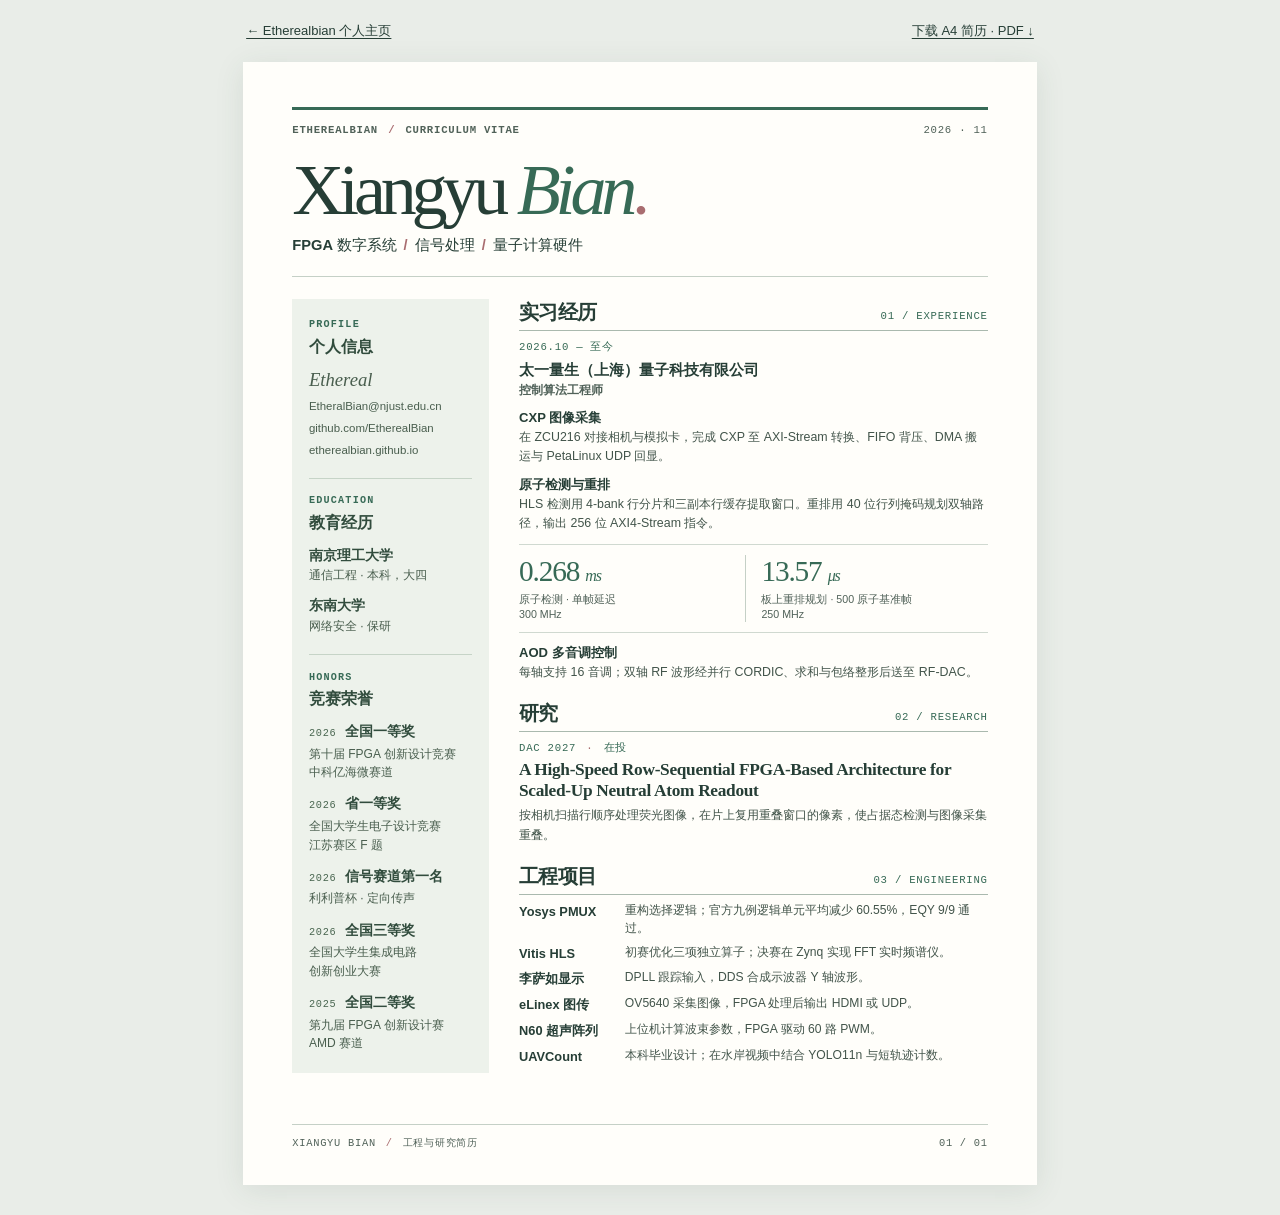
==== cv.html @ 3e5334aa "Publish redesigned portfolio and six engineering project pages" ====
<!doctype html>
<html lang="zh-CN">
  <head>
    <meta charset="utf-8" />
    <meta name="viewport" content="width=device-width,initial-scale=1" />
    <meta name="robots" content="noindex" />
    <title>Xiangyu Bian · 工程与研究简历</title>
    <link rel="icon" href="assets/orbit.svg" type="image/svg+xml" />
    <link rel="stylesheet" href="cv.css" />
  </head>
  <body>
    <nav class="tools" aria-label="简历操作">
      <a href="index.html">← Etherealbian 个人主页</a>
      <a href="assets/etherealbian-cv.pdf" download>下载 A4 简历 · PDF ↓</a>
    </nav>
    <main class="page">
      <header class="cv-head">
        <div class="running">
          <span>
            ETHEREALBIAN
            <i>/</i>
            CURRICULUM VITAE
          </span>
          <span>2026 · 11</span>
        </div>
        <h1 lang="en">
          Xiangyu
          <em>Bian</em><b>.</b>
        </h1>
        <p>
          FPGA 数字系统
          <i>/</i>
          信号处理
          <i>/</i>
          量子计算硬件
        </p>
      </header>
      <div class="cv-grid">
        <aside class="rail">
          <section>
            <h2>
              <small>PROFILE</small>
              个人信息
            </h2>
            <p class="handle">Ethereal</p>
            <address>
              <a href="mailto:EtheralBian@njust.edu.cn">EtheralBian@njust.edu.cn</a>
              <a href="https://github.com/EtherealBian">github.com/EtherealBian</a>
              <a href="https://etherealbian.github.io/">etherealbian.github.io</a>
            </address>
          </section>
          <section>
            <h2>
              <small>EDUCATION</small>
              教育经历
            </h2>
            <h3>南京理工大学</h3>
            <p>通信工程 · 本科，大四</p>
            <h3>东南大学</h3>
            <p>网络安全 · 保研</p>
          </section>
          <section>
            <h2>
              <small>HONORS</small>
              竞赛荣誉
            </h2>
            <ol class="honors">
              <li>
                <small>2026</small>
                <strong>全国一等奖</strong>
                <p>
                  第十届 FPGA 创新设计竞赛
                  <br />
                  中科亿海微赛道
                </p>
              </li>
              <li>
                <small>2026</small>
                <strong>省一等奖</strong>
                <p>
                  全国大学生电子设计竞赛
                  <br />
                  江苏赛区 F 题
                </p>
              </li>
              <li>
                <small>2026</small>
                <strong>信号赛道第一名</strong>
                <p>利利普杯 · 定向传声</p>
              </li>
              <li>
                <small>2026</small>
                <strong>全国三等奖</strong>
                <p>
                  全国大学生集成电路
                  <br />
                  创新创业大赛
                </p>
              </li>
              <li>
                <small>2025</small>
                <strong>全国二等奖</strong>
                <p>
                  第九届 FPGA 创新设计赛
                  <br />
                  AMD 赛道
                </p>
              </li>
            </ol>
          </section>
        </aside>
        <div class="main-col">
          <section>
            <div class="cap">
              <h2>实习经历</h2>
              <span>01 / EXPERIENCE</span>
            </div>
            <p class="date">2026.10 — 至今</p>
            <h3>太一量生（上海）量子科技有限公司</h3>
            <p class="role">控制算法工程师</p>
            <div class="work-item">
              <h4>CXP 图像采集</h4>
              <p>
                在 ZCU216 对接相机与模拟卡，完成 CXP 至 AXI-Stream 转换、FIFO 背压、DMA 搬运与 PetaLinux UDP
                回显。
              </p>
            </div>
            <div class="work-item">
              <h4>原子检测与重排</h4>
              <p>
                HLS 检测用 4-bank 行分片和三副本行缓存提取窗口。重排用 40 位行列掩码规划双轴路径，输出 256 位
                AXI4-Stream 指令。
              </p>
            </div>
            <div class="metrics">
              <div>
                <strong>
                  0.268
                  <small>ms</small>
                </strong>
                <p>
                  原子检测 · 单帧延迟
                  <br />
                  300 MHz
                </p>
              </div>
              <div>
                <strong>
                  13.57
                  <small>μs</small>
                </strong>
                <p>
                  板上重排规划 · 500 原子基准帧
                  <br />
                  250 MHz
                </p>
              </div>
            </div>
            <div class="work-item">
              <h4>AOD 多音调控制</h4>
              <p>每轴支持 16 音调；双轴 RF 波形经并行 CORDIC、求和与包络整形后送至 RF-DAC。</p>
            </div>
          </section>
          <section>
            <div class="cap">
              <h2>研究</h2>
              <span>02 / RESEARCH</span>
            </div>
            <p class="date">
              DAC 2027
              <i>·</i>
              在投
            </p>
            <h3 class="paper-title" lang="en">
              A High-Speed Row-Sequential FPGA-Based Architecture for Scaled-Up Neutral Atom Readout
            </h3>
            <p>按相机扫描行顺序处理荧光图像，在片上复用重叠窗口的像素，使占据态检测与图像采集重叠。</p>
          </section>
          <section>
            <div class="cap">
              <h2>工程项目</h2>
              <span>03 / ENGINEERING</span>
            </div>
            <dl class="projects-list">
              <div>
                <dt><a href="https://github.com/EtherealBian/yosys-pmux-opt">Yosys PMUX</a></dt>
                <dd>重构选择逻辑；官方九例逻辑单元平均减少 60.55%，EQY 9/9 通过。</dd>
              </div>
              <div>
                <dt><a href="https://github.com/EtherealBian/vitis-hls-kernel-optimization">Vitis HLS</a></dt>
                <dd>初赛优化三项独立算子；决赛在 Zynq 实现 FFT 实时频谱仪。</dd>
              </div>
              <div>
                <dt><a href="https://github.com/EtherealBian/fpga-lissajous-controller">李萨如显示</a></dt>
                <dd>DPLL 跟踪输入，DDS 合成示波器 Y 轴波形。</dd>
              </div>
              <div>
                <dt><a href="https://github.com/EtherealBian/elinx-vision-stream">eLinex 图传</a></dt>
                <dd>OV5640 采集图像，FPGA 处理后输出 HDMI 或 UDP。</dd>
              </div>
              <div>
                <dt>
                  <a href="https://github.com/EtherealBian/n60-ultrasonic-phased-array">N60 超声阵列</a>
                </dt>
                <dd>上位机计算波束参数，FPGA 驱动 60 路 PWM。</dd>
              </div>
              <div>
                <dt>UAVCount</dt>
                <dd>本科毕业设计；在水岸视频中结合 YOLO11n 与短轨迹计数。</dd>
              </div>
            </dl>
          </section>
        </div>
      </div>
      <footer>
        <span>
          XIANGYU BIAN
          <i>/</i>
          工程与研究简历
        </span>
        <span>01 / 01</span>
      </footer>
    </main>
  </body>
</html>
---- cv.css ----
@page {
  size: A4;
  margin: 0;
}
:root {
  --ink: #263e36;
  --pine: #376a56;
  --muted: #516259;
  --line: #c5d0c6;
  --accent: #a96d70;
  --serif: Baskerville, Georgia, "Times New Roman", serif;
  --sans: "Segoe UI", "Noto Sans SC", "Microsoft YaHei", sans-serif;
  --mono: Consolas, "Courier New", monospace;
}
* {
  box-sizing: border-box;
}
body {
  margin: 0;
  background: #e9ede8;
  color: var(--ink);
  font: 10pt/1.55 var(--sans);
}
h1,
h2,
h3,
h4,
p,
dl,
dd,
ol {
  margin: 0;
}
a {
  color: inherit;
  text-underline-offset: 3px;
}
a:focus-visible {
  outline: 2px solid var(--pine);
  outline-offset: 3px;
}
.tools {
  max-width: 210mm;
  margin: 14px auto;
  display: flex;
  align-items: center;
  justify-content: space-between;
  padding: 0 3px;
  font-size: 13px;
}
.tools a {
  padding: 7px 0;
}
.page {
  max-width: 210mm;
  min-height: 297mm;
  margin: 0 auto 30px;
  background: #fffefa;
  padding: 12mm 13mm 9mm;
  display: flex;
  flex-direction: column;
  box-shadow: 0 5px 28px #344a391a;
}
.cv-head {
  border-top: 3px solid var(--pine);
  border-bottom: 1px solid var(--line);
  padding: 3mm 0 5mm;
}
.running,
footer,
.cap span,
.rail h2 small,
.date,
.honors small {
  font-family: var(--mono);
  letter-spacing: 0.07em;
}
.running,
footer {
  display: flex;
  justify-content: space-between;
  align-items: center;
  color: var(--muted);
  font-size: 8pt;
}
.running span:first-child {
  font-weight: bold;
}
.cv-head h1 {
  font: 400 54pt/0.99 var(--serif);
  letter-spacing: -0.072em;
  margin: 4.5mm 0 2mm;
}
.cv-head h1 em {
  color: var(--pine);
}
.cv-head h1 b {
  font-weight: 400;
  color: var(--accent);
}
.cv-head > p {
  font-size: 11pt;
  font-weight: 550;
}
.page i {
  font-style: normal;
  color: var(--accent);
  margin: 0 3px;
}
.cv-grid {
  display: grid;
  grid-template-columns: 52mm minmax(0, 1fr);
  gap: 8mm;
  margin: 6mm 0;
}
.rail {
  background: #edf2eb;
  padding: 5mm 4.4mm;
  align-self: stretch;
  color: #314c3d;
}
.rail section + section {
  border-top: 1px solid #c6d4c7;
  padding-top: 4mm;
  margin-top: 5mm;
}
.rail h2 {
  font: 650 12pt/1.4 var(--sans);
  margin-bottom: 2.7mm;
}
.rail h2 small {
  display: block;
  color: var(--pine);
  font-size: 7.6pt;
  letter-spacing: 0.12em;
  font-weight: 550;
  margin-bottom: 1mm;
}
.rail h3,
.rail strong {
  font-size: 10.4pt;
}
.rail p,
.rail address {
  font-size: 9pt;
  color: #495e4e;
  line-height: 1.55;
}
.rail address {
  font-style: normal;
  font-size: 8.6pt;
}
.rail address a {
  display: block;
  text-decoration: none;
  margin: 1mm 0;
  overflow-wrap: anywhere;
}
.rail .handle {
  font: italic 14pt var(--serif);
  margin-bottom: 2mm;
}
.rail p + h3 {
  margin-top: 2.8mm;
}
.honors {
  padding: 0;
  list-style: none;
}
.honors li + li {
  margin-top: 3.1mm;
}
.honors small {
  font-size: 7.7pt;
  margin-right: 5px;
  color: #496650;
}
.honors strong {
  font-weight: 600;
}
.honors p {
  margin-top: 0.5mm;
}
.main-col section + section {
  margin-top: 4.6mm;
}
.cap {
  display: flex;
  align-items: baseline;
  justify-content: space-between;
  gap: 7px;
  border-bottom: 1px solid #aab9ae;
  padding-bottom: 1.25mm;
  margin-bottom: 2mm;
}
.cap h2 {
  font-size: 15pt;
  line-height: 1.3;
  letter-spacing: -0.03em;
}
.cap span,
.date {
  color: var(--pine);
  font-size: 8pt;
}
.main-col h3 {
  font-size: 11.2pt;
  line-height: 1.5;
}
.main-col .role {
  font-weight: 600;
  color: var(--muted);
  font-size: 9pt;
}
.date {
  margin-bottom: 1mm;
}
.work-item {
  margin-top: 2mm;
}
.work-item h4 {
  font-weight: 650;
  font-size: 9.8pt;
}
.work-item p,
.main-col section > p:not(.date):not(.role),
.projects-list dd {
  color: #42544a;
  font-size: 9.3pt;
  line-height: 1.58;
}
.metrics {
  display: flex;
  align-items: stretch;
  margin: 2.7mm 0;
  padding: 2.7mm 0;
  border-block: 1px solid #d0d9d0;
}
.metrics div {
  flex: 1;
}
.metrics div + div {
  border-left: 1px solid var(--line);
  padding-left: 4mm;
}
.metrics strong {
  font: 400 22pt/1.12 var(--serif);
  color: var(--pine);
  letter-spacing: -0.04em;
}
.metrics strong small {
  font-size: 12pt;
  font-style: italic;
}
.metrics p {
  font-size: 8pt;
  color: var(--muted);
  line-height: 1.4;
  margin-top: 1mm;
}
.main-col h3.paper-title {
  font: 600 13pt/1.2 var(--serif);
  letter-spacing: -0.018em;
  margin-bottom: 1.25mm;
}
.projects-list > div {
  display: grid;
  grid-template-columns: 26mm 1fr;
  gap: 2mm;
  margin: 1.6mm 0;
}
.projects-list dt {
  font-size: 9.6pt;
  font-weight: 650;
}
.projects-list a {
  text-decoration: none;
}
.projects-list dd {
  font-size: 9.1pt;
  line-height: 1.46;
}
.page footer {
  margin-top: auto;
  padding-top: 2.5mm;
  border-top: 1px solid var(--line);
  font-size: 7.8pt;
}
@media print {
  * {
    -webkit-print-color-adjust: exact;
    print-color-adjust: exact;
  }
  .tools {
    display: none;
  }
  body {
    background: white;
  }
  .page {
    margin: 0;
    box-shadow: none;
    width: 210mm;
    min-height: 296.5mm;
  }
  .page a {
    text-decoration: none;
  }
}
@media screen and (max-width: 760px) {
  .tools {
    padding: 0 15px;
  }
  .page {
    max-width: none;
    min-height: 0;
    padding: 22px clamp(16px, 4vw, 30px);
    margin-bottom: 0;
  }
  .cv-grid {
    grid-template-columns: minmax(150px, 0.6fr) minmax(0, 1.3fr);
    gap: 18px;
  }
  .cv-head h1 {
    font-size: clamp(44px, 10vw, 68px);
  }
  .rail {
    padding: 15px;
  }
  .running {
    font-size: 10px;
  }
  .cv-head > p {
    font-size: 14px;
  }
  .projects-list > div {
    grid-template-columns: minmax(83px, 0.6fr) 1.5fr;
  }
}
@media screen and (max-width: 560px) {
  .cv-grid {
    display: flex;
    flex-direction: column;
    gap: 24px;
  }
  .rail {
    display: grid;
    grid-template-columns: repeat(2, minmax(0, 1fr));
    gap: 13px;
  }
  .rail section + section {
    border: 0;
    padding: 0;
    margin: 0;
  }
  .rail section:last-child {
    border-top: 1px solid var(--line);
    grid-column: 1/-1;
    padding-top: 12px;
  }
  .honors {
    display: grid;
    grid-template-columns: repeat(2, minmax(0, 1fr));
    gap: 11px;
  }
  .honors li + li {
    margin: 0;
  }
  .rail h2 {
    font-size: 15px;
  }
  .rail h2 small {
    font-size: 10px;
  }
  .main-col section + section {
    margin-top: 23px;
  }
  .rail address a {
    font-size: 11px;
  }
  .projects-list > div {
    margin: 8px 0;
  }
  .main-col .work-item p,
  .main-col section > p:not(.date):not(.role),
  .projects-list dd {
    font-size: 14px;
  }
}
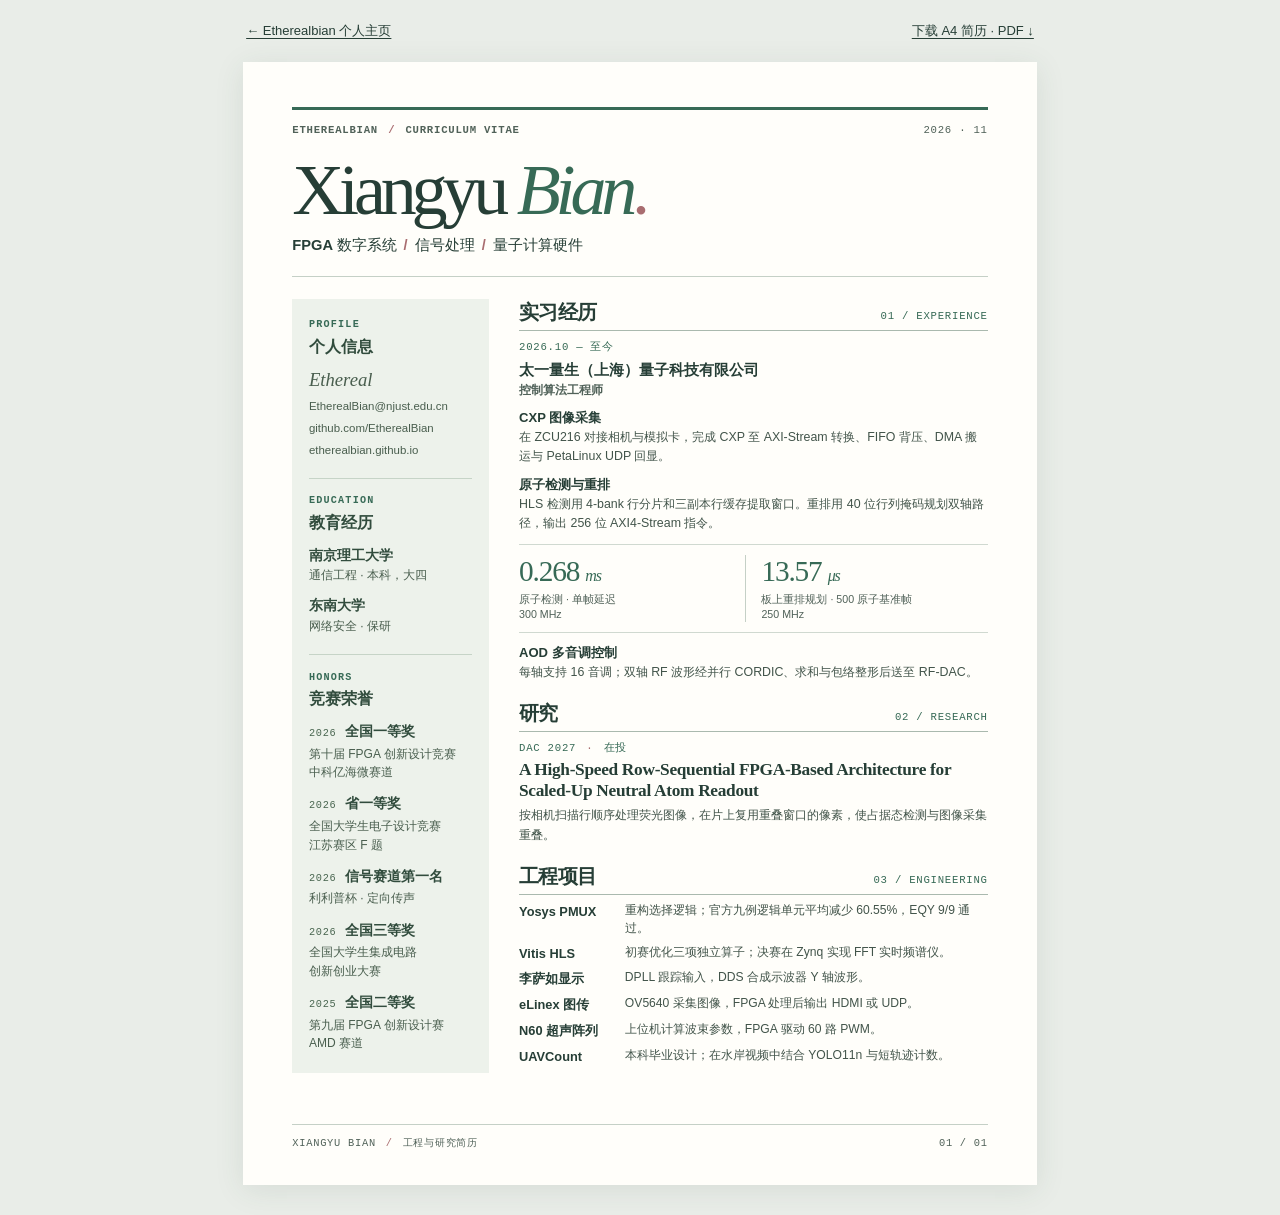
==== commit 05cb8788: "Refresh portfolio sections and correct contact email across site and CV" ====
--- a/cv.html
+++ b/cv.html
@@ -44,7 +44,7 @@
             </h2>
             <p class="handle">Ethereal</p>
             <address>
-              <a href="mailto:EtheralBian@njust.edu.cn">EtheralBian@njust.edu.cn</a>
+              <a href="mailto:EtherealBian@njust.edu.cn">EtherealBian@njust.edu.cn</a>
               <a href="https://github.com/EtherealBian">github.com/EtherealBian</a>
               <a href="https://etherealbian.github.io/">etherealbian.github.io</a>
             </address>
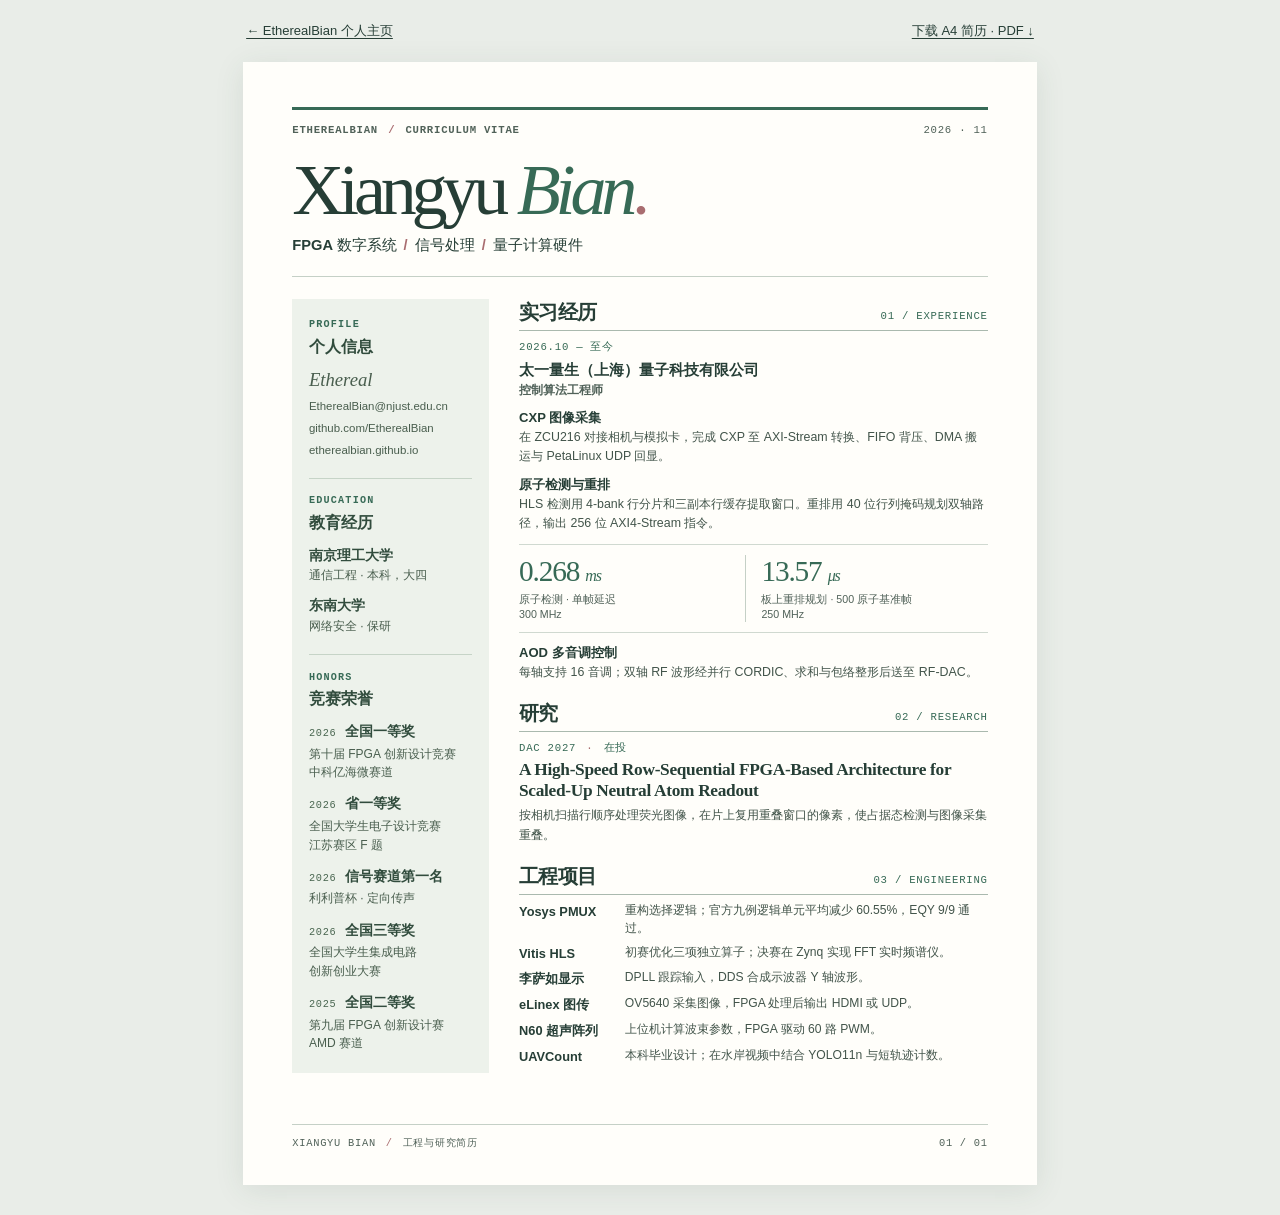
==== commit 96397371: "Use EtherealBian branding and simplify the vision project summary" ====
--- a/cv.html
+++ b/cv.html
@@ -10,7 +10,7 @@
   </head>
   <body>
     <nav class="tools" aria-label="简历操作">
-      <a href="index.html">← Etherealbian 个人主页</a>
+      <a href="index.html">← EtherealBian 个人主页</a>
       <a href="assets/etherealbian-cv.pdf" download>下载 A4 简历 · PDF ↓</a>
     </nav>
     <main class="page">
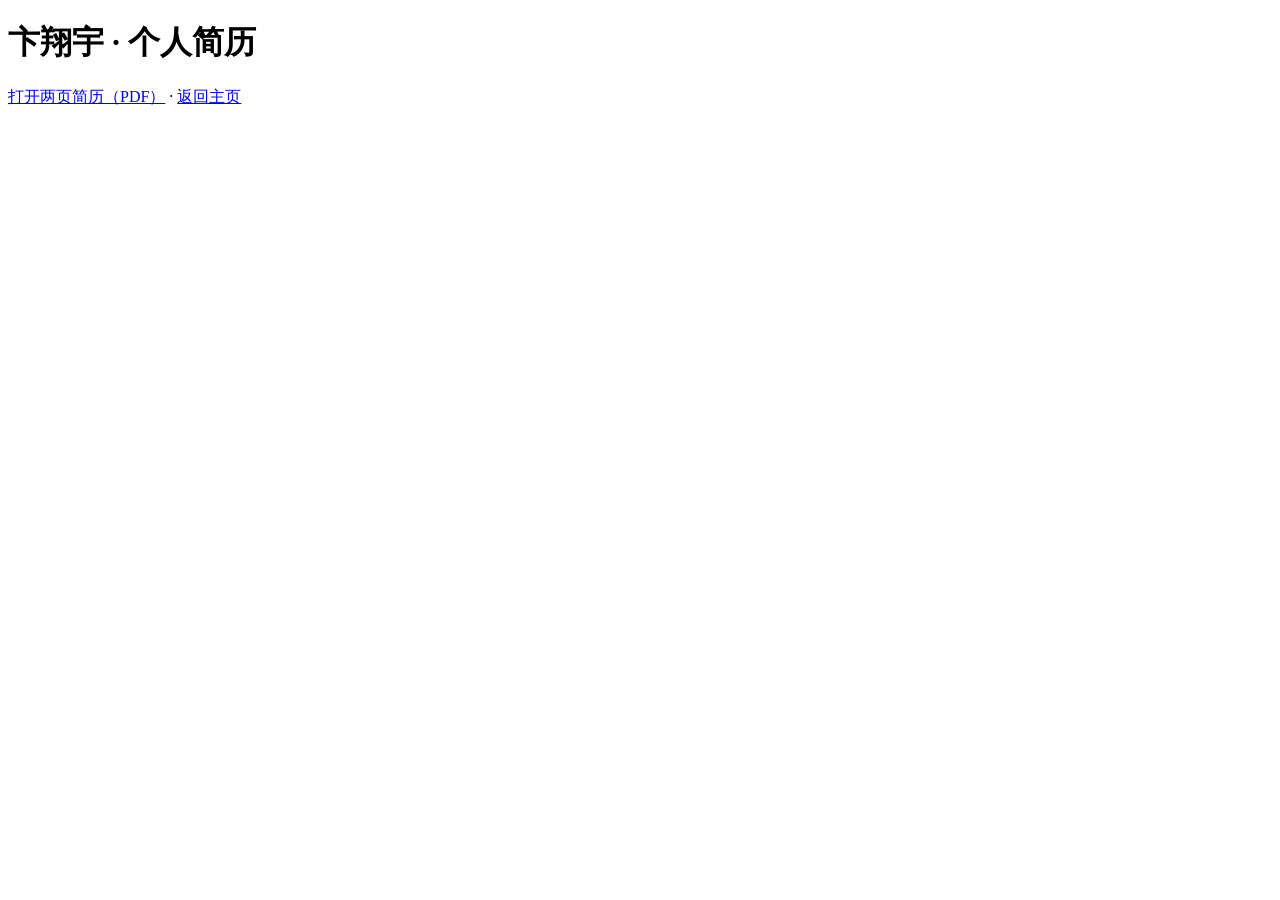
==== commit fb6b7e63: "Publish the approved two-page personal zine as the site CV" ====
--- a/cv.html
+++ b/cv.html
@@ -4,222 +4,13 @@
     <meta charset="utf-8" />
     <meta name="viewport" content="width=device-width,initial-scale=1" />
     <meta name="robots" content="noindex" />
-    <title>Xiangyu Bian · 工程与研究简历</title>
-    <link rel="icon" href="assets/orbit.svg" type="image/svg+xml" />
-    <link rel="stylesheet" href="cv.css" />
+    <meta http-equiv="refresh" content="0; url=assets/etherealbian-cv.pdf?v=f43814c35a" />
+    <title>卞翔宇 · 个人简历</title>
   </head>
   <body>
-    <nav class="tools" aria-label="简历操作">
-      <a href="index.html">← EtherealBian 个人主页</a>
-      <a href="assets/etherealbian-cv.pdf" download>下载 A4 简历 · PDF ↓</a>
-    </nav>
-    <main class="page">
-      <header class="cv-head">
-        <div class="running">
-          <span>
-            ETHEREALBIAN
-            <i>/</i>
-            CURRICULUM VITAE
-          </span>
-          <span>2026 · 11</span>
-        </div>
-        <h1 lang="en">
-          Xiangyu
-          <em>Bian</em><b>.</b>
-        </h1>
-        <p>
-          FPGA 数字系统
-          <i>/</i>
-          信号处理
-          <i>/</i>
-          量子计算硬件
-        </p>
-      </header>
-      <div class="cv-grid">
-        <aside class="rail">
-          <section>
-            <h2>
-              <small>PROFILE</small>
-              个人信息
-            </h2>
-            <p class="handle">Ethereal</p>
-            <address>
-              <a href="mailto:EtherealBian@njust.edu.cn">EtherealBian@njust.edu.cn</a>
-              <a href="https://github.com/EtherealBian">github.com/EtherealBian</a>
-              <a href="https://etherealbian.github.io/">etherealbian.github.io</a>
-            </address>
-          </section>
-          <section>
-            <h2>
-              <small>EDUCATION</small>
-              教育经历
-            </h2>
-            <h3>南京理工大学</h3>
-            <p>通信工程 · 本科，大四</p>
-            <h3>东南大学</h3>
-            <p>网络安全 · 保研</p>
-          </section>
-          <section>
-            <h2>
-              <small>HONORS</small>
-              竞赛荣誉
-            </h2>
-            <ol class="honors">
-              <li>
-                <small>2026</small>
-                <strong>全国一等奖</strong>
-                <p>
-                  第十届 FPGA 创新设计竞赛
-                  <br />
-                  中科亿海微赛道
-                </p>
-              </li>
-              <li>
-                <small>2026</small>
-                <strong>省一等奖</strong>
-                <p>
-                  全国大学生电子设计竞赛
-                  <br />
-                  江苏赛区 F 题
-                </p>
-              </li>
-              <li>
-                <small>2026</small>
-                <strong>信号赛道第一名</strong>
-                <p>利利普杯 · 定向传声</p>
-              </li>
-              <li>
-                <small>2026</small>
-                <strong>全国三等奖</strong>
-                <p>
-                  全国大学生集成电路
-                  <br />
-                  创新创业大赛
-                </p>
-              </li>
-              <li>
-                <small>2025</small>
-                <strong>全国二等奖</strong>
-                <p>
-                  第九届 FPGA 创新设计赛
-                  <br />
-                  AMD 赛道
-                </p>
-              </li>
-            </ol>
-          </section>
-        </aside>
-        <div class="main-col">
-          <section>
-            <div class="cap">
-              <h2>实习经历</h2>
-              <span>01 / EXPERIENCE</span>
-            </div>
-            <p class="date">2026.10 — 至今</p>
-            <h3>太一量生（上海）量子科技有限公司</h3>
-            <p class="role">控制算法工程师</p>
-            <div class="work-item">
-              <h4>CXP 图像采集</h4>
-              <p>
-                在 ZCU216 对接相机与模拟卡，完成 CXP 至 AXI-Stream 转换、FIFO 背压、DMA 搬运与 PetaLinux UDP
-                回显。
-              </p>
-            </div>
-            <div class="work-item">
-              <h4>原子检测与重排</h4>
-              <p>
-                HLS 检测用 4-bank 行分片和三副本行缓存提取窗口。重排用 40 位行列掩码规划双轴路径，输出 256 位
-                AXI4-Stream 指令。
-              </p>
-            </div>
-            <div class="metrics">
-              <div>
-                <strong>
-                  0.268
-                  <small>ms</small>
-                </strong>
-                <p>
-                  原子检测 · 单帧延迟
-                  <br />
-                  300 MHz
-                </p>
-              </div>
-              <div>
-                <strong>
-                  13.57
-                  <small>μs</small>
-                </strong>
-                <p>
-                  板上重排规划 · 500 原子基准帧
-                  <br />
-                  250 MHz
-                </p>
-              </div>
-            </div>
-            <div class="work-item">
-              <h4>AOD 多音调控制</h4>
-              <p>每轴支持 16 音调；双轴 RF 波形经并行 CORDIC、求和与包络整形后送至 RF-DAC。</p>
-            </div>
-          </section>
-          <section>
-            <div class="cap">
-              <h2>研究</h2>
-              <span>02 / RESEARCH</span>
-            </div>
-            <p class="date">
-              DAC 2027
-              <i>·</i>
-              在投
-            </p>
-            <h3 class="paper-title" lang="en">
-              A High-Speed Row-Sequential FPGA-Based Architecture for Scaled-Up Neutral Atom Readout
-            </h3>
-            <p>按相机扫描行顺序处理荧光图像，在片上复用重叠窗口的像素，使占据态检测与图像采集重叠。</p>
-          </section>
-          <section>
-            <div class="cap">
-              <h2>工程项目</h2>
-              <span>03 / ENGINEERING</span>
-            </div>
-            <dl class="projects-list">
-              <div>
-                <dt><a href="https://github.com/EtherealBian/yosys-pmux-opt">Yosys PMUX</a></dt>
-                <dd>重构选择逻辑；官方九例逻辑单元平均减少 60.55%，EQY 9/9 通过。</dd>
-              </div>
-              <div>
-                <dt><a href="https://github.com/EtherealBian/vitis-hls-kernel-optimization">Vitis HLS</a></dt>
-                <dd>初赛优化三项独立算子；决赛在 Zynq 实现 FFT 实时频谱仪。</dd>
-              </div>
-              <div>
-                <dt><a href="https://github.com/EtherealBian/fpga-lissajous-controller">李萨如显示</a></dt>
-                <dd>DPLL 跟踪输入，DDS 合成示波器 Y 轴波形。</dd>
-              </div>
-              <div>
-                <dt><a href="https://github.com/EtherealBian/elinx-vision-stream">eLinex 图传</a></dt>
-                <dd>OV5640 采集图像，FPGA 处理后输出 HDMI 或 UDP。</dd>
-              </div>
-              <div>
-                <dt>
-                  <a href="https://github.com/EtherealBian/n60-ultrasonic-phased-array">N60 超声阵列</a>
-                </dt>
-                <dd>上位机计算波束参数，FPGA 驱动 60 路 PWM。</dd>
-              </div>
-              <div>
-                <dt>UAVCount</dt>
-                <dd>本科毕业设计；在水岸视频中结合 YOLO11n 与短轨迹计数。</dd>
-              </div>
-            </dl>
-          </section>
-        </div>
-      </div>
-      <footer>
-        <span>
-          XIANGYU BIAN
-          <i>/</i>
-          工程与研究简历
-        </span>
-        <span>01 / 01</span>
-      </footer>
+    <main>
+      <h1>卞翔宇 · 个人简历</h1>
+      <p><a href="assets/etherealbian-cv.pdf?v=f43814c35a">打开两页简历（PDF）</a> · <a href="index.html">返回主页</a></p>
     </main>
   </body>
 </html>
